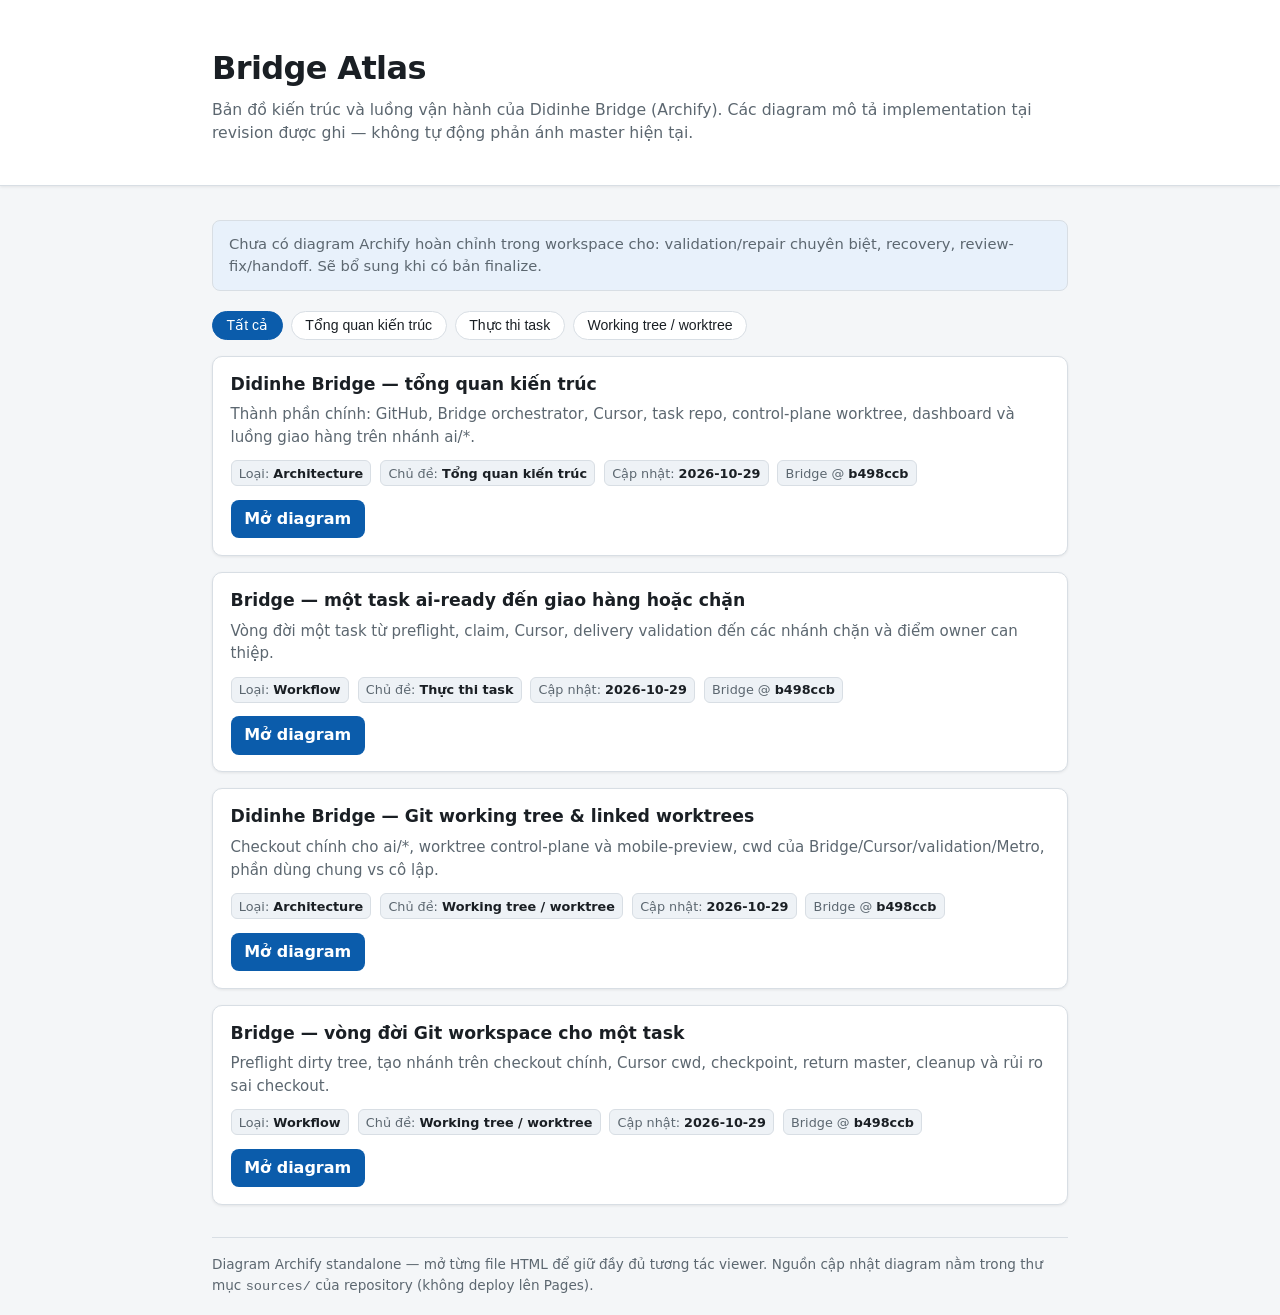
==== index.html @ 7424b825 "Initial Bridge Atlas static site with four Archify diagrams. Co-authored-by: Cursor <cursoragent@cur" ====
<!DOCTYPE html>
<html lang="vi">
  <head>
    <meta charset="utf-8" />
    <meta name="viewport" content="width=device-width, initial-scale=1" />
    <title>Bridge Atlas — Didinhe Bridge</title>
    <meta
      name="description"
      content="Bản đồ kiến trúc và luồng vận hành Didinhe Bridge (diagram Archify)."
    />
    <link rel="stylesheet" href="assets/site.css" />
  </head>
  <body>
    <header class="site-header">
      <div class="layout">
        <h1>Bridge Atlas</h1>
        <p id="site-description">
          Bản đồ kiến trúc và luồng vận hành của Didinhe Bridge.
        </p>
      </div>
    </header>
    <main class="layout" id="catalog-root">
      <p class="notice" id="missing-topics"></p>
      <nav aria-label="Lọc theo chủ đề">
        <div class="filters" id="topic-filters"></div>
      </nav>
      <ul class="diagram-list" id="diagram-list" aria-live="polite"></ul>
      <footer class="site-footer">
        Diagram Archify standalone — mở từng file HTML để giữ đầy đủ tương tác viewer.
        Nguồn cập nhật diagram nằm trong thư mục <code>sources/</code> của repository (không deploy lên Pages).
      </footer>
    </main>
    <script src="assets/catalog.js"></script>
  </body>
</html>
---- assets/site.css ----
:root {
  color-scheme: light dark;
  --bg: #f4f6f8;
  --surface: #ffffff;
  --text: #1a1f24;
  --muted: #5c6770;
  --accent: #0b5cab;
  --accent-soft: #e8f1fb;
  --border: #d8dee4;
  --chip-bg: #eef2f6;
  --shadow: 0 1px 3px rgba(0, 0, 0, 0.08);
  font-family: "Segoe UI", system-ui, -apple-system, sans-serif;
  line-height: 1.5;
}

@media (prefers-color-scheme: dark) {
  :root {
    --bg: #0f1419;
    --surface: #1a2129;
    --text: #e7ecf1;
    --muted: #9aa7b3;
    --accent: #6eb3ff;
    --accent-soft: #1a2a3d;
    --border: #2d3843;
    --chip-bg: #243040;
    --shadow: 0 1px 3px rgba(0, 0, 0, 0.35);
  }
}

* {
  box-sizing: border-box;
}

body {
  margin: 0;
  background: var(--bg);
  color: var(--text);
}

a {
  color: var(--accent);
}

a:focus-visible {
  outline: 2px solid var(--accent);
  outline-offset: 2px;
}

.site-header {
  background: var(--surface);
  border-bottom: 1px solid var(--border);
  padding: 1.5rem 1.25rem 1.25rem;
  box-shadow: var(--shadow);
}

.site-header h1 {
  margin: 0 0 0.35rem;
  font-size: clamp(1.5rem, 4vw, 2rem);
  font-weight: 650;
  letter-spacing: -0.02em;
}

.site-header p {
  margin: 0;
  max-width: 52rem;
  color: var(--muted);
  font-size: 0.98rem;
}

.layout {
  max-width: 56rem;
  margin: 0 auto;
  padding: 1.25rem;
}

.notice {
  background: var(--accent-soft);
  border: 1px solid var(--border);
  border-radius: 8px;
  padding: 0.75rem 1rem;
  margin-bottom: 1.25rem;
  font-size: 0.92rem;
  color: var(--muted);
}

.filters {
  display: flex;
  flex-wrap: wrap;
  gap: 0.5rem;
  margin-bottom: 1rem;
}

.filter-btn {
  appearance: none;
  border: 1px solid var(--border);
  background: var(--surface);
  color: var(--text);
  border-radius: 999px;
  padding: 0.35rem 0.85rem;
  font-size: 0.88rem;
  cursor: pointer;
}

.filter-btn[aria-pressed="true"] {
  background: var(--accent);
  border-color: var(--accent);
  color: #fff;
}

@media (prefers-color-scheme: dark) {
  .filter-btn[aria-pressed="true"] {
    color: #0f1419;
  }
}

.diagram-list {
  list-style: none;
  margin: 0;
  padding: 0;
  display: grid;
  gap: 1rem;
}

.diagram-card {
  background: var(--surface);
  border: 1px solid var(--border);
  border-radius: 10px;
  padding: 1rem 1.1rem 1.05rem;
  box-shadow: var(--shadow);
}

.diagram-card h2 {
  margin: 0 0 0.45rem;
  font-size: 1.08rem;
  line-height: 1.35;
}

.diagram-card p {
  margin: 0 0 0.75rem;
  color: var(--muted);
  font-size: 0.94rem;
}

.meta {
  display: flex;
  flex-wrap: wrap;
  gap: 0.4rem 0.55rem;
  margin-bottom: 0.85rem;
  font-size: 0.8rem;
}

.chip {
  background: var(--chip-bg);
  border: 1px solid var(--border);
  border-radius: 6px;
  padding: 0.15rem 0.45rem;
  color: var(--muted);
}

.chip strong {
  color: var(--text);
  font-weight: 600;
}

.open-link {
  display: inline-block;
  font-weight: 600;
  text-decoration: none;
  padding: 0.45rem 0.85rem;
  border-radius: 8px;
  background: var(--accent);
  color: #fff !important;
}

@media (prefers-color-scheme: dark) {
  .open-link {
    color: #0f1419 !important;
  }
}

.open-link:hover {
  filter: brightness(1.05);
}

.site-footer {
  margin-top: 2rem;
  padding-top: 1rem;
  border-top: 1px solid var(--border);
  font-size: 0.85rem;
  color: var(--muted);
}

.empty-state {
  padding: 2rem 1rem;
  text-align: center;
  color: var(--muted);
}

.error-state {
  border: 1px solid #c62828;
  background: #ffebee;
  color: #b71c1c;
  border-radius: 8px;
  padding: 1rem;
}

@media (prefers-color-scheme: dark) {
  .error-state {
    background: #3a1f1f;
    color: #ffb4b4;
    border-color: #7a3030;
  }
}
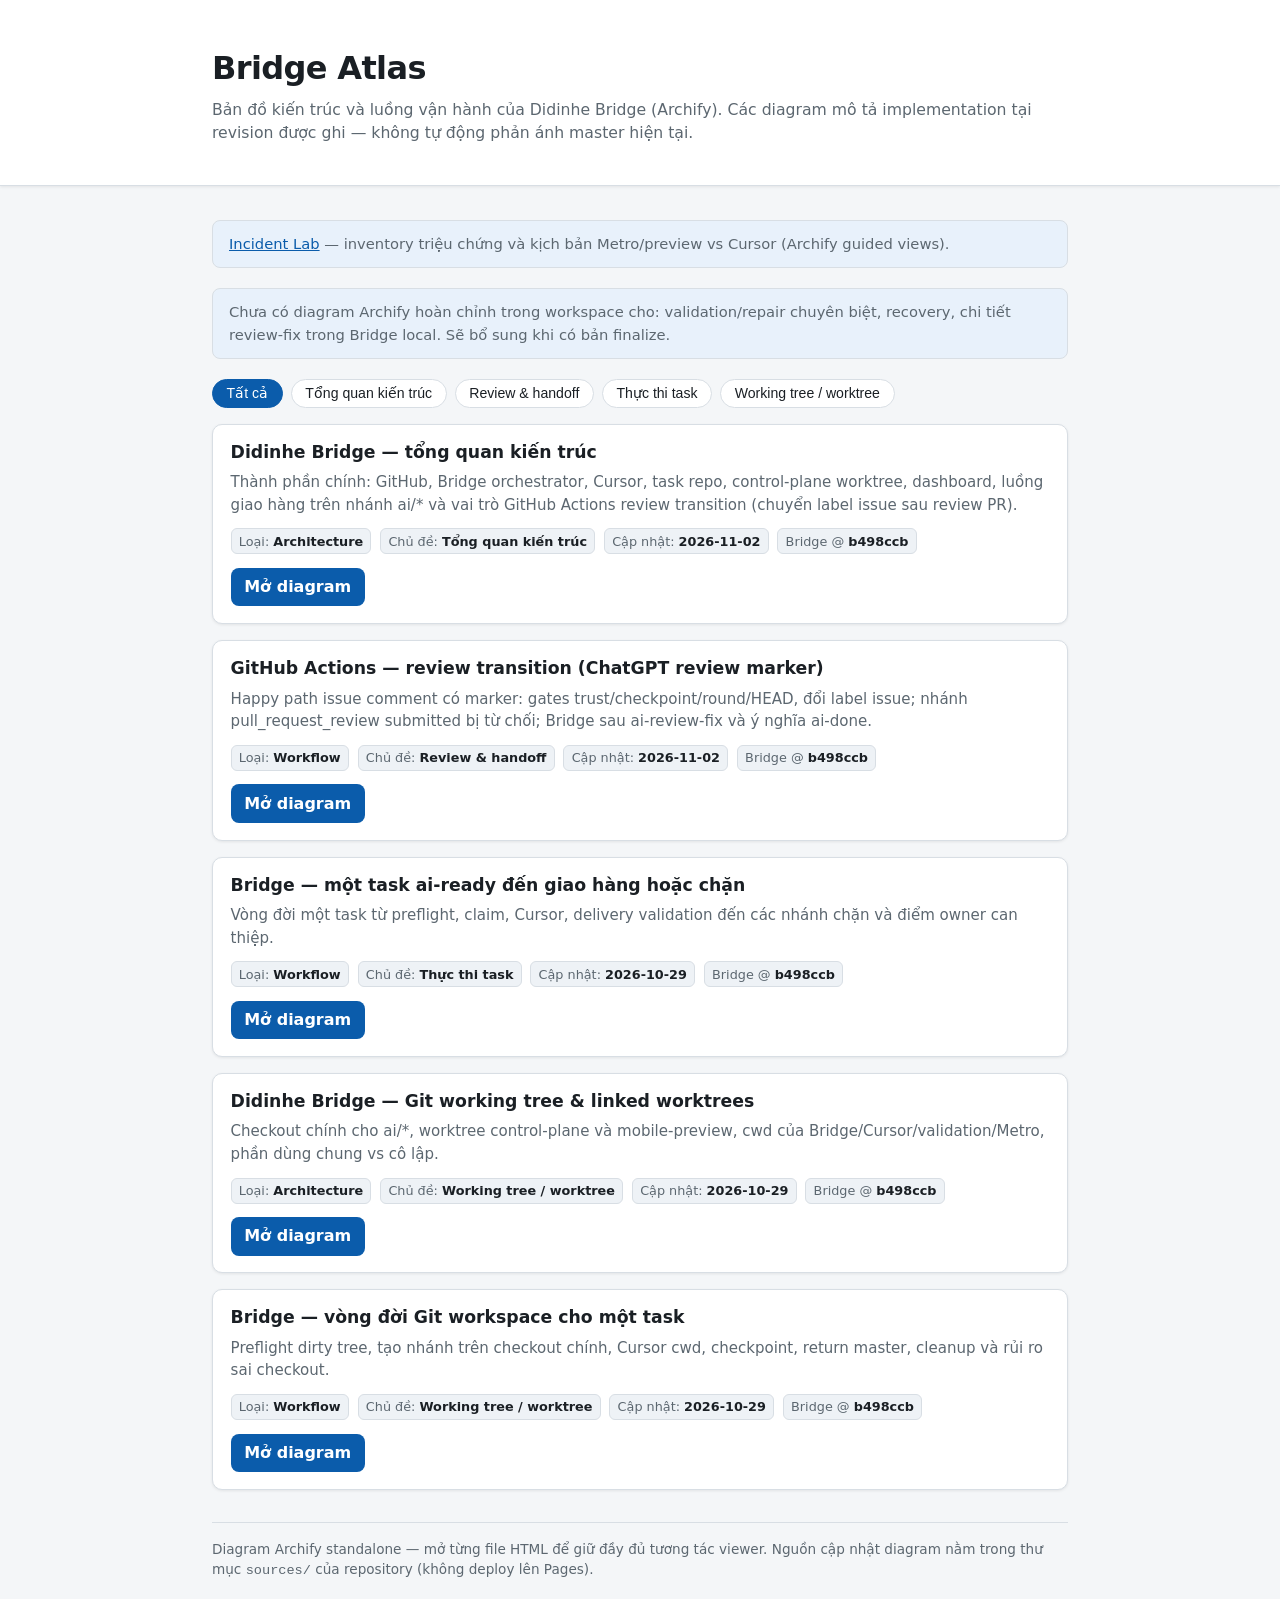
==== commit 67769ca5: "Thêm diagram review transition, Incident Lab và cập nhật tổng quan kiến trúc. Bổ sung workflow GitHu" ====
--- a/index.html
+++ b/index.html
@@ -20,6 +20,10 @@
       </div>
     </header>
     <main class="layout" id="catalog-root">
+      <p class="notice">
+        <a href="incident-lab/index.html">Incident Lab</a> — inventory triệu chứng và kịch bản
+        Metro/preview vs Cursor (Archify guided views).
+      </p>
       <p class="notice" id="missing-topics"></p>
       <nav aria-label="Lọc theo chủ đề">
         <div class="filters" id="topic-filters"></div>
